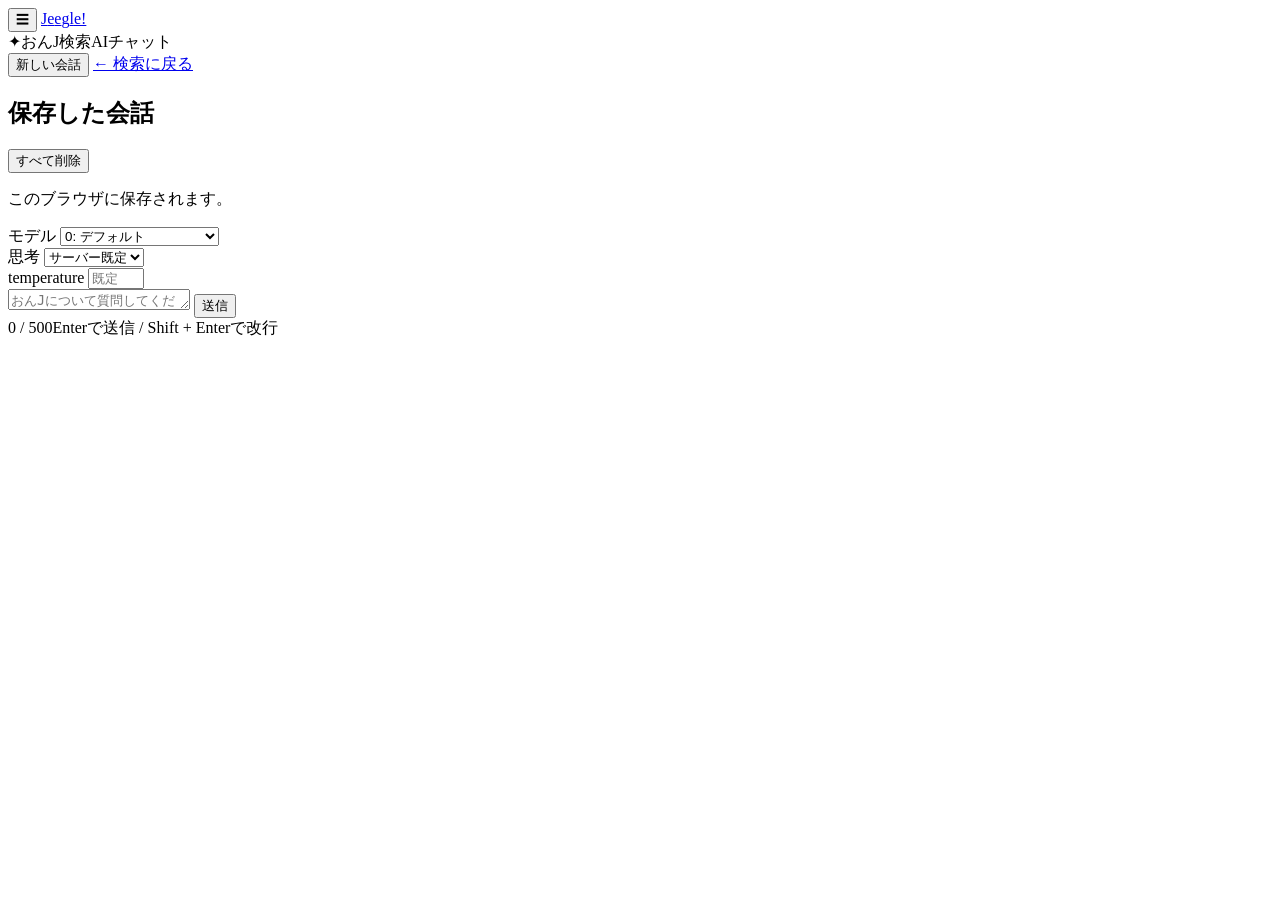
==== ai.html @ 7d6a1003 "Add files via upload" ====
<!DOCTYPE html>
<html lang="ja">
<head>
  <meta charset="UTF-8">
  <meta name="viewport" content="width=device-width, initial-scale=1.0">
  <title>おんJ検索AIチャット - Jeegle!</title>
  <link rel="stylesheet" href="css/ai.css">
</head>
<body>
  <main class="ai-page">
    <header class="ai-header">
      <button type="button" class="sidebar-toggle" id="sidebarToggle" aria-label="保存した会話を開閉" aria-expanded="true">☰</button>
      <a class="ai-logo" href="index.html" aria-label="Jeegle! 検索へ戻る"><span>J</span><span>e</span><span>e</span><span>g</span><span>l</span><span>e</span><span>!</span></a>
      <div class="ai-header-title"><span class="ai-sparkle" aria-hidden="true">✦</span><span>おんJ検索AIチャット</span></div>
      <div class="ai-header-actions">
        <button type="button" class="new-chat-button" id="newChatButton">新しい会話</button>
        <a href="index.html" class="back-link">← 検索に戻る</a>
      </div>
    </header>

    <div class="ai-shell">
      <div class="sidebar-backdrop" id="sidebarBackdrop"></div>
      <aside class="conversation-sidebar" id="conversationSidebar" aria-label="保存した会話">
        <div class="conversation-panel-head"><h2>保存した会話</h2><button type="button" id="clearConversationsButton">すべて削除</button></div>
        <p class="conversation-note">このブラウザに保存されます。</p>
        <div class="conversation-list" id="conversationList"></div>
      </aside>

      <div class="ai-layout">
        <section class="ai-chat-shell" aria-label="AIチャット">
          <div class="chat-log" id="chatLog" aria-live="polite"></div>
          <div class="chat-status" id="chatStatus" role="status" aria-live="polite" hidden></div>
        </section>
      </div>
    </div>

    <section class="ai-composer" aria-label="メッセージ入力">
      <div class="composer-inner">
        <div class="ai-settings" aria-label="AI設定">
          <div class="setting-field">
            <label for="modelSelect">モデル</label>
            <select id="modelSelect">
              <option value="0">0: デフォルト</option>
              <option value="1">1: gemma-4-26b-a4b-it</option>
              <option value="2">2: gemma-4-31b-it</option>
              <option value="3">3: gemini-3.5-flash-lite</option>
              <option value="4">4: gemini-3.1-flash-lite</option>
              <option value="5">5: gemini-flash(flash族)</option>
            </select>
            <small class="field-hint" id="modelHint"></small>
          </div>
          <div class="setting-field">
            <label for="thinkingSelect">思考</label>
            <select id="thinkingSelect"><option value="">サーバー既定</option><option value="high">high</option><option value="minimal">minimal</option></select>
            <small class="field-hint" id="thinkingHint"></small>
          </div>
          <div class="setting-field">
            <label for="temperatureInput">temperature</label>
            <input id="temperatureInput" type="number" inputmode="decimal" min="0" max="2" step="0.1" placeholder="既定">
            <small class="field-hint" id="temperatureHint"></small>
          </div>
        </div>
        <form id="chatForm" class="chat-form">
          <textarea id="chatInput" maxlength="500" rows="1" placeholder="おんJについて質問してください" aria-label="質問"></textarea>
          <button type="submit" class="send-button" id="sendButton">送信</button>
        </form>
        <div class="composer-footer"><span id="charCount">0 / 500</span><span>Enterで送信 / Shift + Enterで改行</span></div>
      </div>
    </section>
  </main>

  <script src="js/config.js"></script>
  <script src="js/ai.js"></script>
</body>
</html>
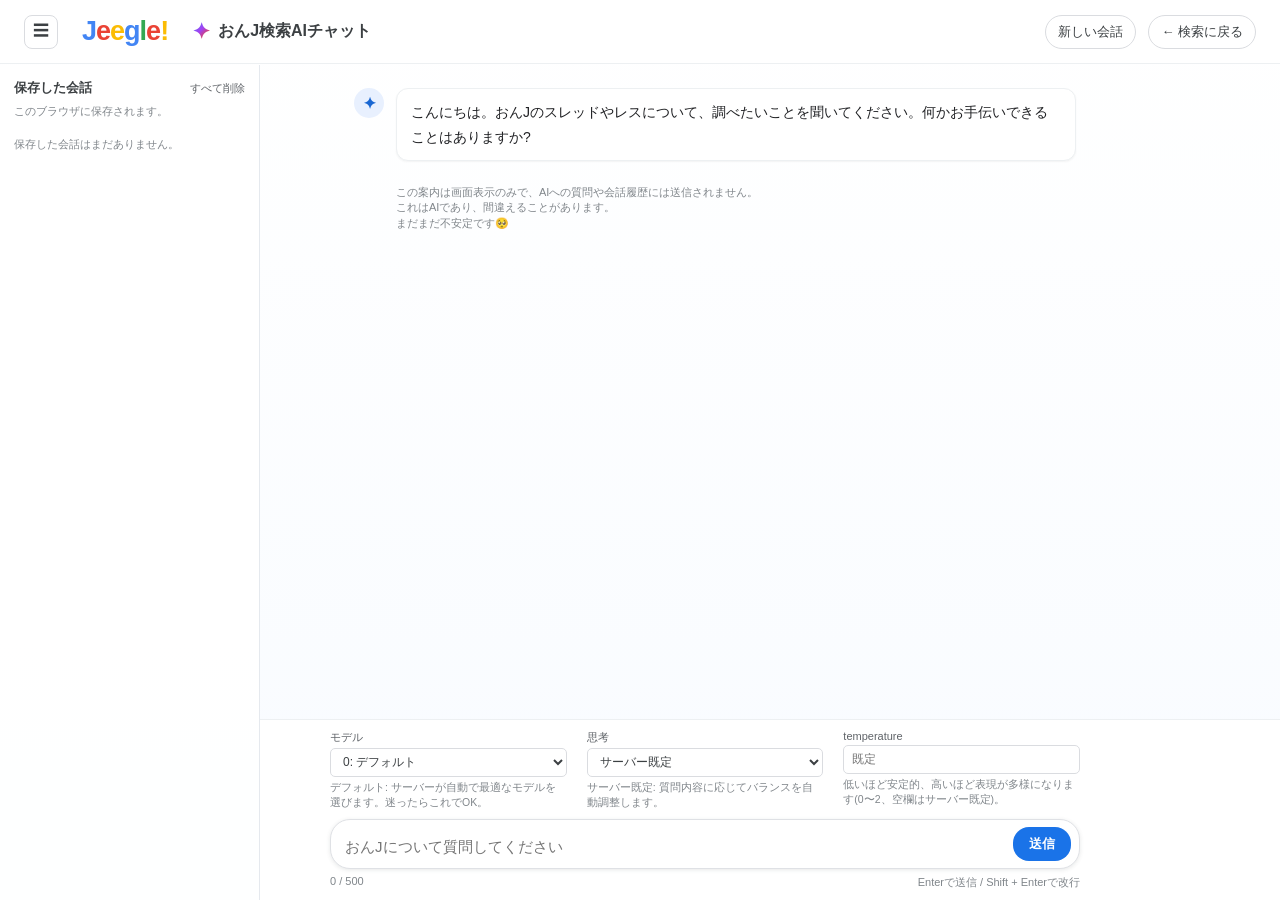
==== commit b3b9de67: "Update ai.html" ====
--- a/ai.html
+++ b/ai.html
@@ -4,8 +4,15 @@
   <meta charset="UTF-8">
   <meta name="viewport" content="width=device-width, initial-scale=1.0">
   <title>おんJ検索AIチャット - Jeegle!</title>
+  <script async src="https://www.googletagmanager.com/gtag/js?id=G-DDHGB57HTW"></script>
   <link rel="stylesheet" href="css/ai.css">
 </head>
+<script>
+  window.dataLayer = window.dataLayer || [];
+  function gtag(){dataLayer.push(arguments);}
+  gtag('js', new Date());
+  gtag('config', 'G-DDHGB57HTW');
+</script>
 <body>
   <main class="ai-page">
     <header class="ai-header">
--- a/css/ai.css
+++ b/css/ai.css
@@ -0,0 +1,61 @@
+* { box-sizing:border-box; }
+:root { color:#202124; background:#fff; font-family:'Hiragino Kaku Gothic ProN','ヒラギノ角ゴ ProN',Meiryo,Arial,sans-serif; --sidebar-w:260px; }
+body { margin:0; background:linear-gradient(180deg,#fff 0,#f8fbff 100%); min-height:100vh; }
+button,input,select,textarea { font:inherit; }
+.ai-page { min-height:100vh; display:flex; flex-direction:column; }
+.ai-header { display:flex; align-items:center; gap:24px; min-height:64px; padding:10px 24px; border-bottom:1px solid #edf0f2; background:rgba(255,255,255,.92); position:sticky; top:0; z-index:20; }
+.sidebar-toggle { flex-shrink:0; display:grid; place-items:center; width:34px; height:34px; border:1px solid #dadce0; border-radius:8px; background:#fff; color:#3c4043; cursor:pointer; font-size:16px; }
+.sidebar-toggle:hover { background:#f8f9fa; border-color:#bdc1c6; }
+.ai-logo { flex-shrink:0; color:#202124; font:700 27px/1 Arial,sans-serif; letter-spacing:-1px; text-decoration:none; }
+.ai-logo span:nth-child(1),.ai-logo span:nth-child(4){color:#4285f4}.ai-logo span:nth-child(2),.ai-logo span:nth-child(6){color:#ea4335}.ai-logo span:nth-child(3),.ai-logo span:nth-child(7){color:#fbbc04}.ai-logo span:nth-child(5){color:#34a853}
+.ai-header-title { display:flex; align-items:center; gap:8px; color:#3c4043; font-size:16px; font-weight:700; }
+.ai-sparkle { background:linear-gradient(135deg,#4285f4,#a142f4 45%,#ea4335 75%,#fbbc04); -webkit-background-clip:text; background-clip:text; color:transparent; font-size:22px; }
+.ai-header-actions { display:flex; align-items:center; gap:12px; margin-left:auto; }
+.new-chat-button,.back-link { border:1px solid #dadce0; border-radius:18px; background:#fff; color:#3c4043; cursor:pointer; padding:7px 12px; font-size:13px; text-decoration:none; }
+.new-chat-button:hover,.back-link:hover { background:#f8f9fa; border-color:#bdc1c6; }
+
+/* 左固定サイドバー(保存した会話) */
+.ai-shell { position:relative; flex:1; display:flex; }
+.conversation-sidebar { position:sticky; top:65px; align-self:flex-start; width:var(--sidebar-w); flex:0 0 var(--sidebar-w); height:calc(100vh - 65px); padding:14px; border-right:1px solid #e5e9ee; background:rgba(255,255,255,.92); overflow:auto; transition:margin-left .2s ease,opacity .2s ease; z-index:10; }
+.ai-shell.sidebar-collapsed .conversation-sidebar { margin-left:calc(-1 * var(--sidebar-w)); opacity:0; pointer-events:none; }
+.conversation-panel-head { display:flex; align-items:center; justify-content:space-between; gap:8px; }.conversation-sidebar h2 { margin:0; color:#3c4043; font-size:13px; }.conversation-panel-head button { border:0; padding:0; background:none; color:#5f6368; cursor:pointer; font-size:11px; }.conversation-panel-head button:hover { color:#b3261e; text-decoration:underline; }
+.conversation-note,.conversation-empty { margin:7px 0 10px; color:#80868b; font-size:11px; line-height:1.45; }.conversation-list { display:flex; flex-direction:column; gap:5px; }.conversation-item { width:100%; border:1px solid transparent; border-radius:8px; background:transparent; color:#3c4043; cursor:pointer; padding:8px; text-align:left; }.conversation-item:hover { background:#f1f6ff; }.conversation-item.active { border-color:#c5d8f8; background:#e8f0fe; }.conversation-item strong,.conversation-item small { display:block; overflow:hidden; text-overflow:ellipsis; white-space:nowrap; }.conversation-item strong { font-size:12px; font-weight:600; }.conversation-item small { margin-top:3px; color:#80868b; font-size:10px; }
+.sidebar-backdrop { display:none; }
+
+.ai-layout { min-width:0; flex:1; display:flex; justify-content:center; }
+.ai-chat-shell { min-width:0; width:100%; max-width:880px; padding:24px 24px 210px; }
+.chat-log { display:flex; flex-direction:column; gap:18px; }.chat-message { display:flex; gap:12px; align-items:flex-start; }.chat-message.user { justify-content:flex-end; }.message-avatar { display:grid; flex:0 0 30px; width:30px; height:30px; place-items:center; border-radius:50%; background:#e8f0fe; color:#1967d2; font-size:16px; font-weight:700; }.message-content { max-width:min(680px,calc(100% - 42px)); padding:11px 14px; border:1px solid #edf0f2; border-radius:12px; background:#fff; box-shadow:0 1px 2px rgba(60,64,67,.06); color:#202124; font-size:14px; line-height:1.75; word-break:break-word; }
+.message-content p { margin:0 0 8px; }
+.message-content p:last-child { margin-bottom:0; }
+.message-content ul { margin:2px 0 10px; padding-left:20px; }
+.message-content ul:last-child { margin-bottom:0; }
+.message-content li { margin:2px 0; }
+.message-content h1,.message-content h2,.message-content h3 { margin:14px 0 6px; color:#202124; font-weight:700; line-height:1.4; }
+.message-content h1:first-child,.message-content h2:first-child,.message-content h3:first-child { margin-top:0; }
+.message-content h1 { font-size:18px; }
+.message-content h2 { font-size:16px; }
+.message-content h3 { font-size:14.5px; }
+.message-content code { background:#f1f3f4; border:1px solid #edf0f2; border-radius:4px; padding:1px 5px; color:#c5221f; font-family:Consolas,Menlo,Monaco,monospace; font-size:.92em; word-break:break-word; }
+.chat-message.user .message-content code { background:#d2e3fc; border-color:#c5d8f8; }
+.message-content a { color:#1a73e8; word-break:break-all; }
+.message-content a:hover { text-decoration:underline; }
+.chat-message.user .message-content a { color:#0b57d0; }
+.chat-message.user .message-content { background:#e8f0fe; border-color:#d2e3fc; white-space:pre-wrap; }
+.message-note { margin:6px 0 0 42px; color:#80868b; font-size:11px; line-height:1.4; }
+.chat-status { display:flex; align-items:center; gap:9px; margin:16px 0 0 42px; color:#5f6368; font-size:13px; }.chat-status[hidden] { display:none; }.chat-status::before { content:""; width:14px; height:14px; border:2px solid #dfe1e5; border-top-color:#1a73e8; border-radius:50%; animation:ai-spin .8s linear infinite; }.chat-status.error { color:#b3261e; }.chat-status.error::before { content:"!"; display:grid; place-items:center; width:15px; height:15px; border:0; background:#fce8e6; color:#b3261e; font-weight:700; animation:none; }@keyframes ai-spin { to { transform:rotate(360deg); } }
+.ai-composer { position:fixed; z-index:5; right:0; bottom:0; left:0; padding:10px max(16px,calc((100% - 880px)/2)); border-top:1px solid #edf0f2; background:rgba(255,255,255,.97); backdrop-filter:blur(10px); transition:left .2s ease; }
+@media(min-width:901px) { body:not(.sidebar-collapsed) .ai-composer { left:var(--sidebar-w); padding-left:max(16px,calc((100% - var(--sidebar-w) - 880px)/2)); } }.composer-inner { max-width:880px; margin:0 auto; }.ai-settings { display:flex; flex-wrap:wrap; align-items:flex-start; gap:14px 20px; margin-bottom:8px; }
+.setting-field { display:flex; flex-direction:column; gap:3px; min-width:150px; max-width:240px; flex:1 1 150px; }
+.setting-field label { color:#5f6368; font-size:11px; }
+.setting-field select,.setting-field input { height:29px; width:100%; border:1px solid #dadce0; border-radius:5px; background:#fff; color:#3c4043; font-size:12px; padding:0 8px; }
+.field-hint { display:block; color:#80868b; font-size:10.5px; line-height:1.5; overflow-wrap:anywhere; }
+.chat-form { display:flex; align-items:flex-end; gap:10px; padding:7px 8px 7px 14px; border:1px solid #dfe1e5; border-radius:20px; background:#fff; box-shadow:0 1px 4px rgba(60,64,67,.12); }.chat-form:focus-within { border-color:#a8c7fa; box-shadow:0 1px 5px rgba(26,115,232,.2); }#chatInput { flex:1; min-height:26px; max-height:110px; resize:none; border:0; outline:0; background:transparent; color:#202124; font-size:15px; line-height:1.55; padding:3px 0; }.send-button { flex:0 0 auto; border:0; border-radius:16px; background:#1a73e8; color:#fff; cursor:pointer; padding:8px 16px; font-weight:700; font-size:13px; }.send-button:hover:not(:disabled) { background:#1967d2; }.send-button:disabled { background:#d2e3fc; color:#6f8fbe; cursor:not-allowed; }.composer-footer { display:flex; justify-content:space-between; margin:6px 0 0; color:#80868b; font-size:11px; }
+
+@media(max-width:900px) {
+  .conversation-sidebar { position:fixed; top:0; left:0; height:100vh; width:min(80vw,300px); flex-basis:auto; box-shadow:2px 0 12px rgba(0,0,0,.15); transform:translateX(0); transition:transform .2s ease; }
+  .ai-shell.sidebar-collapsed .conversation-sidebar { margin-left:0; opacity:1; pointer-events:auto; transform:translateX(-100%); }
+  .ai-shell:not(.sidebar-collapsed) .sidebar-backdrop { display:block; position:fixed; inset:0; background:rgba(0,0,0,.32); z-index:9; }
+  .ai-layout { width:100%; }
+  .ai-chat-shell { padding-top:18px; }
+}
+@media(max-width:640px) { .ai-header { min-height:56px; padding:8px 12px; gap:10px; }.ai-logo { font-size:23px; }.ai-header-title { display:none; }.ai-header-actions { gap:7px; }.new-chat-button,.back-link { padding:6px 8px; font-size:11px; }.ai-chat-shell { padding:14px 12px 280px; }.ai-settings { gap:6px; overflow-x:auto; }.ai-settings select { min-width:104px; }.setting-help { display:block; font-size:9px; }.setting-help p + p { margin-top:4px; }.ai-composer { padding:8px 12px; }.composer-footer { font-size:10px; }.message-content { max-width:85%; } }
